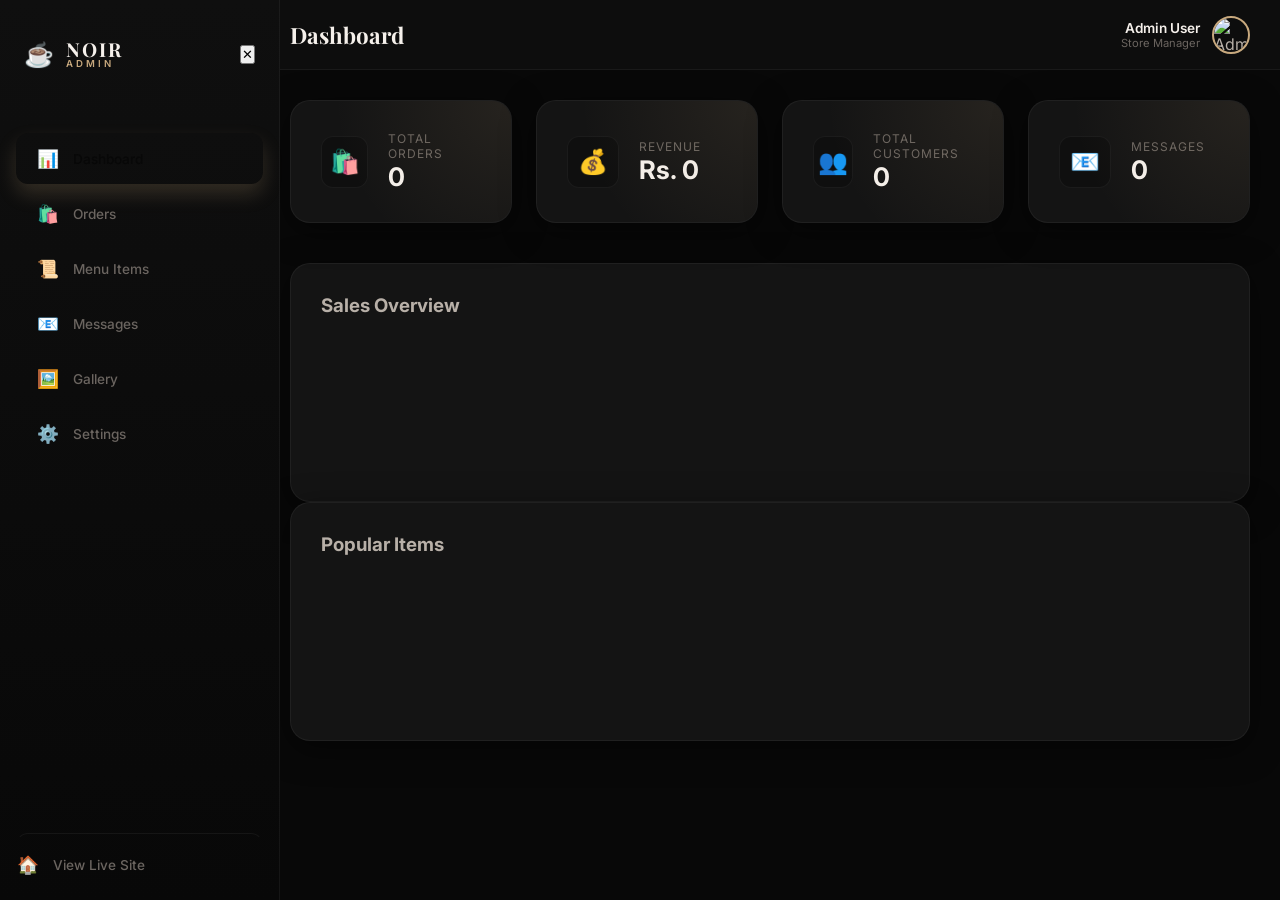
==== admin.html @ f4bdfa16 "Add files via upload" ====
<!DOCTYPE html>
<html lang="en">

<head>
    <meta charset="UTF-8">
    <meta name="viewport" content="width=device-width, initial-scale=1.0">
    <title>NOIR | Admin Dashboard</title>
    <link rel="preconnect" href="https://fonts.googleapis.com">
    <link rel="preconnect" href="https://fonts.gstatic.com" crossorigin>
    <link
        href="https://fonts.googleapis.com/css2?family=Playfair+Display:wght@400;700&family=Inter:wght@300;400;500;600;700&display=swap"
        rel="stylesheet">
    <link rel="stylesheet" href="admin.css">
    <!-- Chart.js for beautiful analytics -->
    <script src="https://cdn.jsdelivr.net/npm/chart.js"></script>
</head>

<body>
    <!-- Sidebar -->
    <aside class="sidebar" id="sidebar">
        <div class="sidebar-header">
            <div class="logo">
                <span class="logo-icon">☕</span>
                <div class="logo-text">
                    <span class="main">NOIR</span>
                    <span class="sub">ADMIN</span>
                </div>
            </div>
            <button class="sidebar-toggle-close" id="sidebarClose">✕</button>
        </div>

        <nav class="sidebar-nav">
            <a href="#" class="nav-item active" data-tab="dashboard">
                <span class="icon">📊</span>
                <span>Dashboard</span>
            </a>
            <a href="#" class="nav-item" data-tab="orders">
                <span class="icon">🛍️</span>
                <span>Orders</span>
                <span class="badge" id="orderBadge">0</span>
            </a>
            <a href="#" class="nav-item" data-tab="menu">
                <span class="icon">📜</span>
                <span>Menu Items</span>
            </a>
            <a href="#" class="nav-item" data-tab="messages">
                <span class="icon">📧</span>
                <span>Messages</span>
                <span class="badge" id="messageBadge">0</span>
            </a>
            <a href="#" class="nav-item" data-tab="gallery">
                <span class="icon">🖼️</span>
                <span>Gallery</span>
            </a>
            <a href="#" class="nav-item" data-tab="settings">
                <span class="icon">⚙️</span>
                <span>Settings</span>
            </a>
        </nav>

        <div class="sidebar-footer">
            <a href="https://kaveeshaabhiman.github.io/Coffee-Shop/" class="nav-item logout" target="_blank">
                <span class="icon">🏠</span>
                <span>View Live Site</span>
            </a>
        </div>
    </aside>

    <!-- Main Content -->
    <main class="main-content">
        <!-- Top Header -->
        <header class="top-header">
            <div class="header-left">
                <button class="sidebar-toggle-open" id="sidebarOpen">☰</button>
                <h1 id="pageTitle">Dashboard</h1>
            </div>
            <div class="header-right">
                <div class="admin-profile">
                    <div class="profile-info">
                        <span class="name">Admin User</span>
                        <span class="role">Store Manager</span>
                    </div>
                    <img src="https://images.unsplash.com/photo-1535713875002-d1d0cf377fde?w=100&q=80" alt="Admin"
                        class="avatar">
                </div>
            </div>
        </header>

        <!-- Dynamic Content Sections -->
        <div class="content-body">

            <!-- Dashboard Tab -->
            <section id="dashboard" class="tab-pane active">
                <div class="dashboard-stats">
                    <div class="stat-card card">
                        <span class="icon">🛍️</span>
                        <div class="info">
                            <span class="label">Total Orders</span>
                            <span class="value" id="statOrders">0</span>
                        </div>
                    </div>
                    <div class="stat-card card">
                        <span class="icon">💰</span>
                        <div class="info">
                            <span class="label">Revenue</span>
                            <span class="value" id="statRevenue">Rs. 0</span>
                        </div>
                    </div>
                    <div class="stat-card card">
                        <span class="icon">👥</span>
                        <div class="info">
                            <span class="label">Total Customers</span>
                            <span class="value" id="statCustomers">0</span>
                        </div>
                    </div>
                    <div class="stat-card card">
                        <span class="icon">📧</span>
                        <div class="info">
                            <span class="label">Messages</span>
                            <span class="value" id="statMessages">0</span>
                        </div>
                    </div>
                </div>

                <div class="dashboard-charts">
                    <div class="chart-container card">
                        <h3>Sales Overview</h3>
                        <canvas id="salesChart"></canvas>
                    </div>
                    <div class="chart-container card">
                        <h3>Popular Items</h3>
                        <canvas id="itemsChart"></canvas>
                    </div>
                </div>
            </section>

            <!-- Orders Management Tab -->
            <section id="orders" class="tab-pane">
                <div class="table-container card">
                    <div class="table-header">
                        <h2>Recent Orders</h2>
                        <button class="btn btn-ghost" onclick="clearAllOrders()">Clear All</button>
                    </div>
                    <table class="data-table">
                        <thead>
                            <tr>
                                <th>Order ID</th>
                                <th>Customer</th>
                                <th>Items</th>
                                <th>Total</th>
                                <th>Status</th>
                                <th>Actions</th>
                            </tr>
                        </thead>
                        <tbody id="ordersTableBody">
                            <!-- Populated by JS -->
                        </tbody>
                    </table>
                </div>
            </section>

            <!-- Menu Management Tab -->
            <section id="menu" class="tab-pane">
                <div class="table-container card">
                    <div class="table-header">
                        <h2>Manage Menu Items</h2>
                        <button class="btn btn-primary" id="addMenuItemBtn">+ Add New Item</button>
                    </div>
                    <table class="data-table">
                        <thead>
                            <tr>
                                <th>Item</th>
                                <th>Category</th>
                                <th>Price</th>
                                <th>Status</th>
                                <th>Actions</th>
                            </tr>
                        </thead>
                        <tbody id="menuTableBody">
                            <!-- Items will be loaded by JS -->
                        </tbody>
                    </table>
                </div>
            </section>

            <!-- Messages Tab -->
            <section id="messages" class="tab-pane">
                <div class="messages-list card">
                    <div class="table-header">
                        <h2>Client Inquiries</h2>
                    </div>
                    <div id="messagesContainer">
                        <!-- Messages will be loaded by JS -->
                    </div>
                </div>
            </section>

            <!-- Gallery Tab -->
            <section id="gallery" class="tab-pane">
                <div class="table-container card">
                    <div class="table-header">
                        <h2>Manage Gallery</h2>
                        <button class="btn btn-primary" id="addGalleryItemBtn">+ Add Photo</button>
                    </div>
                    <table class="data-table">
                        <thead>
                            <tr>
                                <th>Photo</th>
                                <th>Title</th>
                                <th>Tag</th>
                                <th>Actions</th>
                            </tr>
                        </thead>
                        <tbody id="galleryTableBody">
                            <!-- Populated by JS -->
                        </tbody>
                    </table>
                </div>
            </section>

            <!-- Settings Tab -->
            <section id="settings" class="tab-pane">
                <div class="settings-grid">
                    <div class="card settings-card">
                        <h3>Store Configuration</h3>
                        <form id="settingsForm" class="admin-form">
                            <div class="form-group">
                                <label>Store Name</label>
                                <input type="text" id="settingStoreName" value="NOIR Coffee Experience">
                            </div>
                            <div class="form-group">
                                <label>Store Address</label>
                                <input type="text" id="settingStoreAddress" value="42 Galle Road, Colombo 03">
                            </div>
                            <div class="form-group">
                                <label>Contact Phone</label>
                                <input type="text" id="settingStorePhone" value="+94 77 123 4567">
                            </div>
                            <div class="form-group">
                                <label>Store Hours (Mon-Fri)</label>
                                <input type="text" id="settingHoursWeek" value="7:00 AM – 10:00 PM">
                            </div>
                            <div class="form-group">
                                <label>Store Hours (Sat-Sun)</label>
                                <input type="text" id="settingHoursWeekend" value="8:00 AM – 11:00 PM">
                            </div>
                            <button type="submit" class="btn btn-primary">Save Store Settings</button>
                        </form>
                    </div>

                    <div class="card settings-card">
                        <h3>Home Page Visuals</h3>
                        <form id="visualSettingsForm" class="admin-form">
                            <div class="form-group">
                                <label>Hero Background Image URL</label>
                                <input type="url" id="settingHeroImg" placeholder="https://images.unsplash.com/...">
                                <small>Full widescreen background of the entrance.</small>
                            </div>
                            <div class="form-group">
                                <label>About - Primary Image URL</label>
                                <input type="url" id="settingAboutImg1" placeholder="https://images.unsplash.com/...">
                            </div>
                            <div class="form-group">
                                <label>About - Secondary Image URL</label>
                                <input type="url" id="settingAboutImg2" placeholder="https://images.unsplash.com/...">
                            </div>
                            <div class="form-group">
                                <label>About - Accent Image URL</label>
                                <input type="url" id="settingAboutImg3" placeholder="https://images.unsplash.com/...">
                                <small>Fills the gap on the upper-left of the Story section.</small>
                            </div>
                            <div class="form-group"
                                style="border-left: 3px solid var(--accent); padding-left: 15px; margin: 15px 0;">
                                <label>Our Story - Overall Background Image</label>
                                <input type="url" id="settingAboutBg" placeholder="https://images.unsplash.com/...">
                                <small>Subtle artistic background for the entire Story section.</small>
                            </div>
                            <div class="form-group">
                                <label>Award/Card Image URL</label>
                                <input type="url" id="settingAwardImg" placeholder="https://images.unsplash.com/...">
                                <small>Appears in the floating "Best Coffee Shop" card.</small>
                            </div>
                            <div class="form-group">
                                <label>Testimonial Avatars (1, 2, 3)</label>
                                <div style="display:flex;gap:10px;">
                                    <input type="url" id="settingAvatar1" placeholder="User 1">
                                    <input type="url" id="settingAvatar2" placeholder="User 2">
                                    <input type="url" id="settingAvatar3" placeholder="User 3">
                                </div>
                            </div>
                            <div class="form-group">
                                <label>CTA (Limited Time) Background Image URL</label>
                                <input type="url" id="settingCtaImg" placeholder="https://images.unsplash.com/...">
                                <small>Full width background for the limited time offer section.</small>
                            </div>
                            <div class="form-divider"
                                style="margin: 20px 0; border-top: 1px solid var(--border-subtle); padding-top: 10px;">
                                <h4 style="margin-bottom:10px; color:var(--accent);">Section Backgrounds (Creative
                                    Layer)</h4>
                                <small>These images appear as subtle artistic backgrounds behind each section.</small>
                            </div>
                            <div class="form-group">
                                <label>Our Process - Background Image URL</label>
                                <input type="url" id="settingProcessBg" placeholder="https://images.unsplash.com/...">
                            </div>
                            <div class="form-group">
                                <label>Our Menu - Background Image URL</label>
                                <input type="url" id="settingMenuBg" placeholder="https://images.unsplash.com/...">
                            </div>
                            <div class="form-group">
                                <label>Gallery - Background Image URL</label>
                                <input type="url" id="settingGalleryBg" placeholder="https://images.unsplash.com/...">
                            </div>
                            <div class="form-group">
                                <label>Testimonials - Background Image URL</label>
                                <input type="url" id="settingTestimonialBg"
                                    placeholder="https://images.unsplash.com/...">
                            </div>
                            <div class="form-group">
                                <label>Contact - Background Image URL</label>
                                <input type="url" id="settingContactBg" placeholder="https://images.unsplash.com/...">
                            </div>
                            <button type="submit" class="btn btn-primary">Save Visual Settings</button>
                        </form>
                    </div>
                </div>
            </section>

        </div>
    </main>

    <!-- Modals -->

    <!-- Gallery Modal -->
    <div class="modal" id="galleryModal">
        <div class="modal-content card">
            <div class="modal-header">
                <h3 id="galleryModalTitle">Add Gallery Photo</h3>
                <button class="modal-close gallery-modal-close">✕</button>
            </div>
            <form id="galleryForm" class="admin-form">
                <input type="hidden" id="galleryItemIndex">
                <div class="form-group">
                    <label>Photo Title</label>
                    <input type="text" id="galleryItemTitle" required>
                </div>
                <div class="form-group">
                    <label>Image URL</label>
                    <input type="url" id="galleryItemUrl" required placeholder="https://images.unsplash.com/...">
                </div>
                <div class="form-group">
                    <label>Tag (Optional - e.g. Featured, New)</label>
                    <input type="text" id="galleryItemTag" placeholder="Featured">
                </div>
                <div class="form-group">
                    <label>Layout Size</label>
                    <select id="galleryItemSize">
                        <option value="normal">Normal</option>
                        <option value="large">Large (Wide)</option>
                    </select>
                </div>
                <div class="modal-footer">
                    <button type="button" class="btn btn-ghost gallery-modal-close">Cancel</button>
                    <button type="submit" class="btn btn-primary">Save Photo</button>
                </div>
            </form>
        </div>
    </div>
    <div class="modal" id="menuModal">
        <div class="modal-content card">
            <div class="modal-header">
                <h3 id="modalTitle">Add New Menu Item</h3>
                <button class="modal-close">✕</button>
            </div>
            <form id="menuForm" class="admin-form">
                <input type="hidden" id="itemIndex">
                <input type="hidden" id="itemCategoryOrigin">
                <div class="form-group">
                    <label>Item Name</label>
                    <input type="text" id="itemName" required>
                </div>
                <div class="form-row" style="display: grid; grid-template-columns: 1fr 1fr; gap: 15px;">
                    <div class="form-group">
                        <label>Category</label>
                        <select id="itemCategory">
                            <option value="hot">Hot Coffee</option>
                            <option value="cold">Cold Coffee</option>
                            <option value="special">Specials</option>
                            <option value="food">Bakery & Food</option>
                        </select>
                    </div>
                    <div class="form-group">
                        <label>Price (e.g. Rs. 500)</label>
                        <input type="text" id="itemPrice" required>
                    </div>
                </div>
                <div class="form-group">
                    <label>Image URL (from Unsplash etc.)</label>
                    <input type="url" id="itemImageUrl" placeholder="https://images.unsplash.com/...">
                </div>
                <div class="form-row" style="display: grid; grid-template-columns: 1fr 1fr; gap: 15px;">
                    <div class="form-group">
                        <label>Icon/Emoji</label>
                        <input type="text" id="itemEmoji" placeholder="☕">
                    </div>
                    <div class="form-group">
                        <label>Tag (Optional)</label>
                        <input type="text" id="itemTag" placeholder="New, Popular, etc.">
                    </div>
                </div>
                <div class="form-group">
                    <label>Description</label>
                    <textarea id="itemDesc" rows="3" required></textarea>
                </div>
                <div class="modal-footer">
                    <button type="button" class="btn btn-ghost modal-close">Cancel</button>
                    <button type="submit" class="btn btn-primary" id="saveMenuBtn">Save Item</button>
                </div>
            </form>
        </div>
    </div>

    <script src="admin.js"></script>
</body>

</html>
---- admin.css ----
/* ============================================
   NOIR ADMIN — Dashboard Styles
   ============================================ */

:root {
    --bg-primary: #080808;
    --bg-secondary: #0f0f0f;
    --bg-card: #141414;
    --bg-header: rgba(15, 15, 15, 0.8);
    --text-primary: #f5f0eb;
    --text-secondary: #b8b0a8;
    --text-muted: #6b6560;
    --accent: #c8a97e;
    --accent-glow: rgba(200, 169, 126, 0.1);
    --border-subtle: rgba(255, 255, 255, 0.05);
    --border-accent: rgba(200, 169, 126, 0.2);
    --radius-sm: 8px;
    --radius-md: 12px;
    --radius-lg: 20px;
    --shadow: 0 8px 32px rgba(0, 0, 0, 0.5);
    --transition: 0.3s cubic-bezier(0.4, 0, 0.2, 1);
}

* {
    margin: 0;
    padding: 0;
    box-sizing: border-box;
}

body {
    font-family: 'Inter', sans-serif;
    background: var(--bg-primary);
    color: var(--text-secondary);
    display: flex;
    min-height: 100vh;
    overflow-x: hidden;
}

/* === SIDEBAR === */
.sidebar {
    width: 280px;
    background: linear-gradient(180deg, var(--bg-secondary) 0%, var(--bg-primary) 100%);
    border-right: 1px solid var(--border-subtle);
    display: flex;
    flex-direction: column;
    position: fixed;
    height: 100vh;
    z-index: 1000;
    transition: transform 0.5s cubic-bezier(0.4, 0, 0.2, 1);
}

.sidebar-header {
    padding: 40px 24px;
    display: flex;
    align-items: center;
    justify-content: space-between;
}

.logo {
    display: flex;
    align-items: center;
    gap: 12px;
}

.logo-icon {
    font-size: 1.5rem;
}

.logo-text {
    display: flex;
    flex-direction: column;
    line-height: 1;
}

.logo-text .main {
    font-family: 'Playfair Display', serif;
    font-weight: 700;
    letter-spacing: 2px;
    color: var(--text-primary);
    font-size: 1.2rem;
}

.logo-text .sub {
    font-size: 0.6rem;
    letter-spacing: 3px;
    color: var(--accent);
    font-weight: 600;
}

.sidebar-nav {
    flex: 1;
    padding: 20px 0;
}

.nav-item {
    display: flex;
    align-items: center;
    gap: 14px;
    padding: 14px 20px;
    color: var(--text-muted);
    text-decoration: none;
    border-radius: var(--radius-md);
    margin: 4px 16px;
    transition: all var(--transition);
    font-size: 0.85rem;
    font-weight: 500;
    border: 1px solid transparent;
}

.nav-item .icon {
    font-size: 1.1rem;
}

.nav-item:hover {
    color: var(--text-primary);
    background: rgba(255, 255, 255, 0.02);
    border-color: rgba(255, 255, 255, 0.05);
}

.nav-item.active {
    background: var(--metallic-gold);
    color: var(--bg-primary);
    border-radius: var(--radius-md);
    margin: 4px 16px;
    padding-left: 20px;
    box-shadow: 0 10px 20px rgba(200, 169, 126, 0.2);
}

.nav-item.active .icon {
    color: var(--bg-primary);
}

.nav-item .badge {
    margin-left: auto;
    background: var(--accent);
    color: var(--bg-primary);
    font-size: 0.7rem;
    padding: 2px 8px;
    border-radius: 10px;
    font-weight: 700;
}

.logout {
    margin-top: auto;
    border-top: 1px solid var(--border-subtle);
    padding: 20px 0;
}

/* === MAIN CONTENT === */
.main-content {
    flex: 1;
    margin-left: 260px;
    width: calc(100% - 260px);
    display: flex;
    flex-direction: column;
}

.top-header {
    height: 70px;
    background: var(--bg-header);
    backdrop-filter: blur(12px);
    border-bottom: 1px solid var(--border-subtle);
    display: flex;
    align-items: center;
    justify-content: space-between;
    padding: 0 30px;
    position: sticky;
    top: 0;
    z-index: 900;
}

.header-left {
    display: flex;
    align-items: center;
    gap: 15px;
}

.sidebar-toggle-open {
    display: none;
    background: none;
    border: none;
    color: var(--text-primary);
    font-size: 1.5rem;
    cursor: pointer;
}

.top-header h1 {
    font-family: 'Playfair Display', serif;
    font-size: 1.4rem;
    color: var(--text-primary);
}

.header-right {
    display: flex;
    align-items: center;
}

.admin-profile {
    display: flex;
    align-items: center;
    gap: 12px;
}

.profile-info {
    text-align: right;
    display: flex;
    flex-direction: column;
}

.profile-info .name {
    font-size: 0.85rem;
    font-weight: 600;
    color: var(--text-primary);
}

.profile-info .role {
    font-size: 0.7rem;
    color: var(--text-muted);
}

.admin-profile .avatar {
    width: 38px;
    height: 38px;
    border-radius: 50%;
    border: 2px solid var(--accent);
    object-fit: cover;
}

/* === CONTENT BODY === */
.content-body {
    padding: 30px;
}

.tab-pane {
    display: none;
    animation: fadeIn 0.4s ease forwards;
}

.tab-pane.active {
    display: block;
}

@keyframes fadeIn {
    from {
        opacity: 0;
        transform: translateY(10px);
    }

    to {
        opacity: 1;
        transform: translateY(0);
    }
}

/* Stats Grid */
.dashboard-stats {
    display: grid;
    grid-template-columns: repeat(auto-fit, minmax(220px, 1fr));
    gap: 24px;
    margin-bottom: 40px;
}

.stat-card {
    background: linear-gradient(135deg, var(--bg-card), rgba(200, 169, 126, 0.05));
    padding: 24px;
    border-radius: var(--radius-lg);
    border: 1px solid var(--border-subtle);
    display: flex;
    align-items: center;
    gap: 20px;
    transition: all 0.4s cubic-bezier(0.175, 0.885, 0.32, 1.275);
    position: relative;
    overflow: hidden;
}

.stat-card::after {
    content: "";
    position: absolute;
    inset: 0;
    background: radial-gradient(circle at top right, rgba(200, 169, 126, 0.1), transparent 70%);
}

.stat-card:hover {
    transform: translateY(-8px) scale(1.02);
    border-color: var(--accent);
    box-shadow: 0 20px 40px rgba(0, 0, 0, 0.4), 0 0 20px rgba(200, 169, 126, 0.1);
}

.stat-card .icon {
    width: 52px;
    height: 52px;
    background: var(--bg-secondary);
    border-radius: 12px;
    display: flex;
    align-items: center;
    justify-content: center;
    font-size: 1.5rem;
    border: 1px solid var(--border-subtle);
}

.stat-card .info {
    display: flex;
    flex-direction: column;
}

.stat-card .label {
    font-size: 0.75rem;
    color: var(--text-muted);
    text-transform: uppercase;
    letter-spacing: 1px;
}

.stat-card .value {
    font-size: 1.6rem;
    font-weight: 700;
    color: var(--text-primary);
}

/* Data Tables */
.card {
    background: var(--bg-card);
    border: 1px solid var(--border-subtle);
    border-radius: var(--radius-lg);
    padding: 30px;
    box-shadow: var(--shadow);
}

.data-table th {
    padding: 20px;
    background: rgba(255, 255, 255, 0.02);
    font-size: 0.75rem;
    color: var(--text-muted);
    letter-spacing: 1.5px;
    text-transform: uppercase;
    border-bottom: 1px solid var(--border-subtle);
}

.data-table td {
    padding: 20px;
    border-bottom: 1px solid var(--border-subtle);
    color: var(--text-secondary);
    transition: color 0.3s;
}

.data-table tr:hover td {
    color: var(--text-primary);
}

.status {
    padding: 6px 14px;
    border-radius: 30px;
    font-size: 0.7rem;
    font-weight: 700;
    text-transform: uppercase;
    letter-spacing: 1px;
}

.status.pending {
    background: rgba(241, 196, 15, 0.1);
    color: #f1c40f;
    border: 1px solid rgba(241, 196, 15, 0.2);
}

.status.completed {
    background: rgba(46, 204, 113, 0.1);
    color: #2ecc71;
    border: 1px solid rgba(46, 204, 113, 0.2);
}

/* Buttons */
.btn {
    padding: 10px 20px;
    border-radius: var(--radius-sm);
    font-size: 0.85rem;
    font-weight: 600;
    cursor: pointer;
    border: none;
    transition: all 0.2s;
    display: inline-flex;
    align-items: center;
    gap: 8px;
}

.btn-primary {
    background: var(--accent);
    color: var(--bg-primary);
}

.btn-primary:hover {
    background: #e8d5b5;
    transform: translateY(-2px);
}

.btn-ghost {
    background: transparent;
    border: 1px solid var(--border-accent);
    color: var(--accent);
}

.btn-sm {
    padding: 6px 12px;
    font-size: 0.75rem;
}

/* Forms */
.admin-form {
    display: flex;
    flex-direction: column;
    gap: 20px;
}

.form-group {
    display: flex;
    flex-direction: column;
    gap: 8px;
}

.form-group label {
    font-size: 0.85rem;
    color: var(--text-secondary);
    font-weight: 500;
}

.form-group input,
.form-group select,
.form-group textarea {
    padding: 12px;
    background: var(--bg-secondary);
    border: 1px solid var(--border-subtle);
    border-radius: var(--radius-sm);
    color: var(--text-primary);
    font-family: inherit;
    transition: border-color 0.2s;
}

.form-group input:focus,
.form-group select:focus,
.form-group textarea:focus {
    outline: none;
    border-color: var(--accent);
}

/* Modal */
.modal {
    position: fixed;
    inset: 0;
    background: rgba(0, 0, 0, 0.8);
    backdrop-filter: blur(8px);
    display: none;
    align-items: center;
    justify-content: center;
    z-index: 2000;
    padding: 20px;
}

.modal.active {
    display: flex;
}

.modal-content {
    width: 100%;
    max-width: 500px;
    position: relative;
    animation: slideUp 0.3s ease forwards;
}

@keyframes slideUp {
    from {
        transform: translateY(30px);
        opacity: 0;
    }

    to {
        transform: translateY(0);
        opacity: 1;
    }
}

.modal-header {
    display: flex;
    justify-content: space-between;
    align-items: center;
    margin-bottom: 24px;
}

.modal-close {
    background: none;
    border: none;
    color: var(--text-muted);
    font-size: 1.2rem;
    cursor: pointer;
}

.modal-footer {
    display: flex;
    justify-content: flex-end;
    gap: 12px;
    margin-top: 24px;
}

/* Messages container */
.message-item {
    padding: 16px;
    border-bottom: 1px solid var(--border-subtle);
    display: flex;
    flex-direction: column;
    gap: 8px;
}

.message-meta {
    display: flex;
    justify-content: space-between;
    align-items: center;
}

.message-meta .sender {
    font-weight: 600;
    color: var(--text-primary);
}

.message-meta .time {
    font-size: 0.75rem;
    color: var(--text-muted);
}

.message-content {
    font-size: 0.9rem;
}

/* Responsive */
@media (max-width: 1024px) {
    .dashboard-charts {
        grid-template-columns: 1fr;
    }
}

@media (max-width: 768px) {
    .sidebar {
        transform: translateX(-100%);
    }

    .sidebar.active {
        transform: translateX(0);
    }

    .sidebar-toggle-close {
        display: block;
    }

    .main-content {
        margin-left: 0;
        width: 100%;
    }

    .sidebar-toggle-open {
        display: block;
    }

    .top-header {
        padding: 0 20px;
    }

    .content-body {
        padding: 20px;
    }

    .profile-info {
        display: none;
    }
}
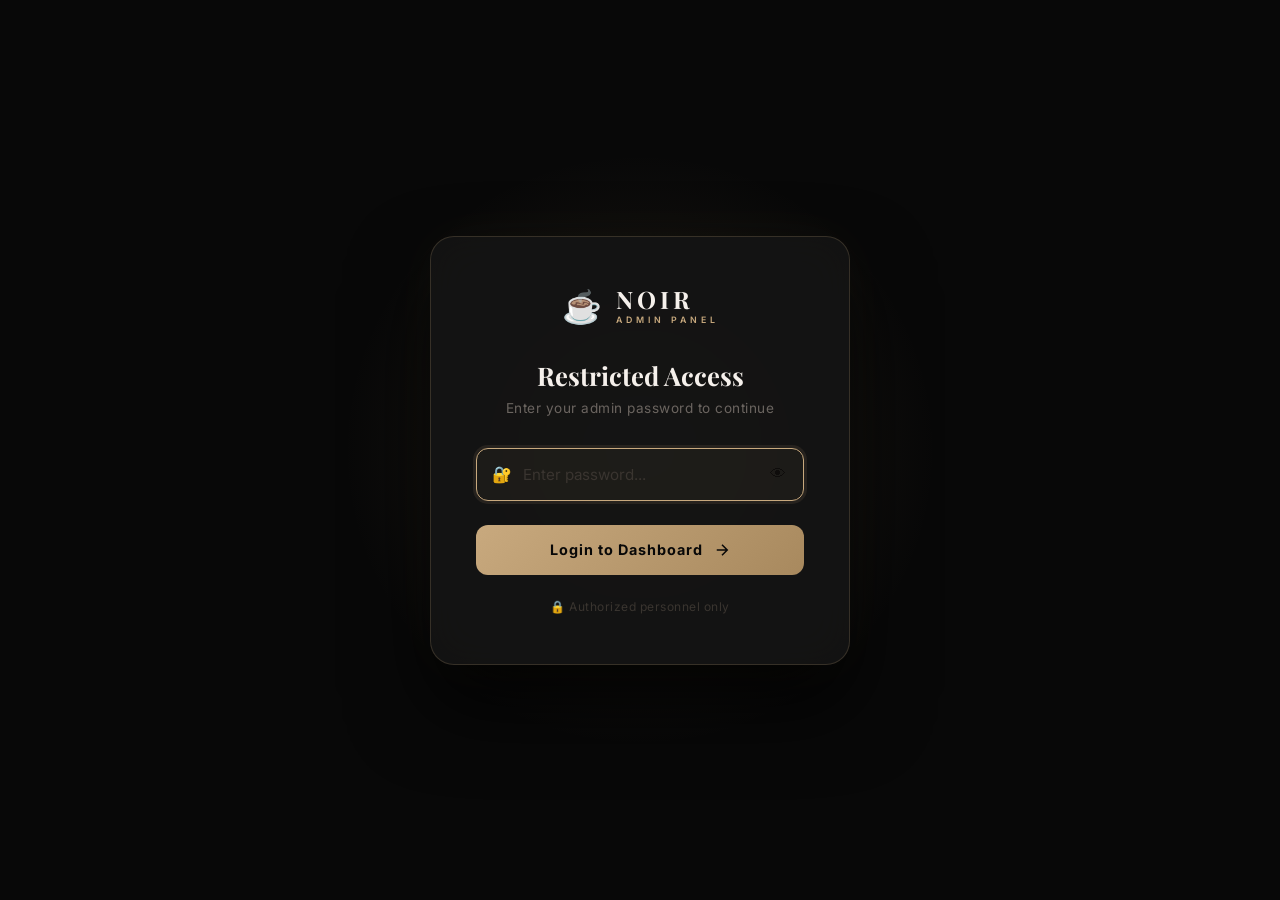
==== commit 9311a339: "Add files via upload" ====
--- a/admin.html
+++ b/admin.html
@@ -16,6 +16,45 @@
 </head>
 
 <body>
+
+    <!-- ===== LOGIN SCREEN ===== -->
+    <div id="loginScreen" class="login-screen">
+        <div class="login-bg-glow"></div>
+        <div class="login-card">
+            <div class="login-logo">
+                <span>☕</span>
+                <div>
+                    <span class="login-logo-main">NOIR</span>
+                    <span class="login-logo-sub">ADMIN PANEL</span>
+                </div>
+            </div>
+            <h2 class="login-title">Restricted Access</h2>
+            <p class="login-subtitle">Enter your admin password to continue</p>
+            <form id="loginForm" class="login-form">
+                <div class="login-input-wrap">
+                    <span class="login-input-icon">🔐</span>
+                    <input 
+                        type="password" 
+                        id="adminPasswordInput" 
+                        class="login-input" 
+                        placeholder="Enter password..." 
+                        autocomplete="current-password"
+                        autofocus
+                    >
+                    <button type="button" id="togglePw" class="login-eye">👁</button>
+                </div>
+                <div id="loginError" class="login-error" style="display:none;">
+                    ❌ Incorrect password. Please try again.
+                </div>
+                <button type="submit" class="login-btn">
+                    <span>Login to Dashboard</span>
+                    <svg width="18" height="18" viewBox="0 0 24 24" fill="none" stroke="currentColor" stroke-width="2"><path d="M5 12h14M12 5l7 7-7 7"/></svg>
+                </button>
+            </form>
+            <p class="login-footer-note">🔒 Authorized personnel only</p>
+        </div>
+    </div>
+
     <!-- Sidebar -->
     <aside class="sidebar" id="sidebar">
         <div class="sidebar-header">
--- a/admin.css
+++ b/admin.css
@@ -1,6 +1,219 @@
 /* ============================================
    NOIR ADMIN — Dashboard Styles
    ============================================ */
+
+/* ===== LOGIN SCREEN ===== */
+.login-screen {
+    position: fixed;
+    inset: 0;
+    background: #080808;
+    z-index: 9999;
+    display: flex;
+    align-items: center;
+    justify-content: center;
+    overflow: hidden;
+}
+
+.login-screen.hidden {
+    animation: loginFadeOut 0.6s ease forwards;
+    pointer-events: none;
+}
+
+@keyframes loginFadeOut {
+    to { opacity: 0; transform: scale(1.03); }
+}
+
+.login-bg-glow {
+    position: absolute;
+    width: 600px;
+    height: 600px;
+    background: radial-gradient(circle, rgba(200, 169, 126, 0.12) 0%, transparent 70%);
+    border-radius: 50%;
+    top: 50%;
+    left: 50%;
+    transform: translate(-50%, -50%);
+    animation: loginPulse 4s ease-in-out infinite;
+}
+
+@keyframes loginPulse {
+    0%, 100% { transform: translate(-50%, -50%) scale(1); opacity: 0.8; }
+    50% { transform: translate(-50%, -50%) scale(1.1); opacity: 1; }
+}
+
+.login-card {
+    position: relative;
+    background: rgba(20, 20, 20, 0.9);
+    border: 1px solid rgba(200, 169, 126, 0.2);
+    border-radius: 24px;
+    padding: 50px 45px;
+    width: 100%;
+    max-width: 420px;
+    backdrop-filter: blur(20px);
+    box-shadow: 0 40px 80px rgba(0,0,0,0.8), 0 0 60px rgba(200, 169, 126, 0.05);
+    animation: loginCardIn 0.7s cubic-bezier(0.34, 1.56, 0.64, 1) forwards;
+}
+
+@keyframes loginCardIn {
+    from { opacity: 0; transform: translateY(30px) scale(0.95); }
+    to { opacity: 1; transform: translateY(0) scale(1); }
+}
+
+.login-logo {
+    display: flex;
+    align-items: center;
+    gap: 14px;
+    margin-bottom: 32px;
+    justify-content: center;
+}
+
+.login-logo > span {
+    font-size: 2rem;
+}
+
+.login-logo-main {
+    display: block;
+    font-family: 'Playfair Display', serif;
+    font-size: 1.5rem;
+    font-weight: 700;
+    color: #f5f0eb;
+    letter-spacing: 4px;
+    line-height: 1;
+}
+
+.login-logo-sub {
+    display: block;
+    font-size: 0.55rem;
+    letter-spacing: 4px;
+    color: #c8a97e;
+    font-weight: 600;
+    margin-top: 3px;
+}
+
+.login-title {
+    font-family: 'Playfair Display', serif;
+    font-size: 1.6rem;
+    color: #f5f0eb;
+    text-align: center;
+    margin-bottom: 8px;
+}
+
+.login-subtitle {
+    color: #6b6560;
+    font-size: 0.85rem;
+    text-align: center;
+    margin-bottom: 32px;
+    letter-spacing: 0.5px;
+}
+
+.login-form {
+    display: flex;
+    flex-direction: column;
+    gap: 16px;
+}
+
+.login-input-wrap {
+    position: relative;
+    display: flex;
+    align-items: center;
+}
+
+.login-input-icon {
+    position: absolute;
+    left: 16px;
+    font-size: 1rem;
+    z-index: 1;
+}
+
+.login-input {
+    width: 100%;
+    padding: 16px 50px 16px 46px;
+    background: rgba(255,255,255,0.04);
+    border: 1px solid rgba(200, 169, 126, 0.2);
+    border-radius: 12px;
+    color: #f5f0eb;
+    font-family: 'Inter', sans-serif;
+    font-size: 0.95rem;
+    letter-spacing: 2px;
+    transition: all 0.3s;
+    outline: none;
+}
+
+.login-input:focus {
+    border-color: #c8a97e;
+    background: rgba(200, 169, 126, 0.05);
+    box-shadow: 0 0 0 3px rgba(200, 169, 126, 0.1);
+}
+
+.login-input::placeholder {
+    letter-spacing: 0px;
+    color: #3a3530;
+}
+
+.login-eye {
+    position: absolute;
+    right: 14px;
+    background: none;
+    border: none;
+    cursor: pointer;
+    font-size: 1rem;
+    opacity: 0.5;
+    transition: opacity 0.2s;
+    padding: 4px;
+}
+.login-eye:hover { opacity: 1; }
+
+.login-error {
+    background: rgba(231, 76, 60, 0.1);
+    border: 1px solid rgba(231, 76, 60, 0.3);
+    color: #e74c3c;
+    padding: 10px 14px;
+    border-radius: 8px;
+    font-size: 0.82rem;
+    animation: shake 0.4s ease;
+}
+
+@keyframes shake {
+    0%, 100% { transform: translateX(0); }
+    20%, 60% { transform: translateX(-6px); }
+    40%, 80% { transform: translateX(6px); }
+}
+
+.login-btn {
+    width: 100%;
+    padding: 16px;
+    background: linear-gradient(135deg, #c8a97e, #a8895e);
+    border: none;
+    border-radius: 12px;
+    color: #080808;
+    font-family: 'Inter', sans-serif;
+    font-size: 0.9rem;
+    font-weight: 700;
+    letter-spacing: 1px;
+    cursor: pointer;
+    display: flex;
+    align-items: center;
+    justify-content: center;
+    gap: 10px;
+    transition: all 0.3s;
+    margin-top: 8px;
+}
+
+.login-btn:hover {
+    background: linear-gradient(135deg, #dfc99e, #c8a97e);
+    transform: translateY(-2px);
+    box-shadow: 0 10px 30px rgba(200, 169, 126, 0.3);
+}
+
+.login-btn:active { transform: translateY(0); }
+
+.login-footer-note {
+    text-align: center;
+    font-size: 0.75rem;
+    color: #3a3530;
+    margin-top: 24px;
+    letter-spacing: 0.5px;
+}
+
 
 :root {
     --bg-primary: #080808;
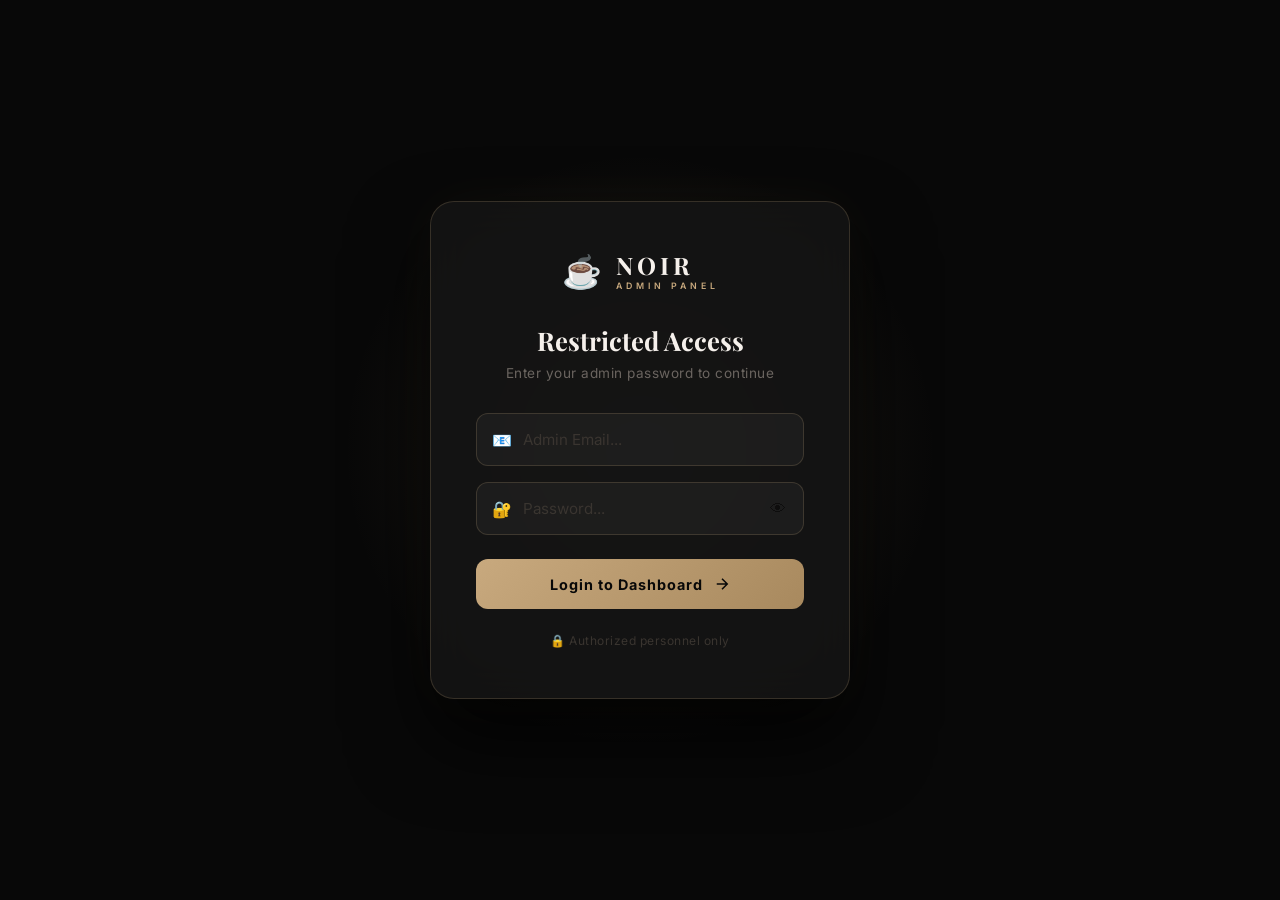
==== commit 72a1e9bb: "Add files via upload" ====
--- a/admin.html
+++ b/admin.html
@@ -32,19 +32,29 @@
             <p class="login-subtitle">Enter your admin password to continue</p>
             <form id="loginForm" class="login-form">
                 <div class="login-input-wrap">
+                    <span class="login-input-icon">📧</span>
+                    <input 
+                        type="email" 
+                        id="adminEmailInput" 
+                        class="login-input" 
+                        placeholder="Admin Email..." 
+                        required
+                    >
+                </div>
+                <div class="login-input-wrap">
                     <span class="login-input-icon">🔐</span>
                     <input 
                         type="password" 
                         id="adminPasswordInput" 
                         class="login-input" 
-                        placeholder="Enter password..." 
+                        placeholder="Password..." 
                         autocomplete="current-password"
-                        autofocus
+                        required
                     >
                     <button type="button" id="togglePw" class="login-eye">👁</button>
                 </div>
                 <div id="loginError" class="login-error" style="display:none;">
-                    ❌ Incorrect password. Please try again.
+                    ❌ Invalid email or password.
                 </div>
                 <button type="submit" class="login-btn">
                     <span>Login to Dashboard</span>
@@ -91,9 +101,17 @@
                 <span class="icon">🖼️</span>
                 <span>Gallery</span>
             </a>
+            <a href="#" class="nav-item" data-tab="payments" id="navPayments">
+                <span class="icon">💳</span>
+                <span>Online Payments</span>
+            </a>
             <a href="#" class="nav-item" data-tab="settings">
                 <span class="icon">⚙️</span>
                 <span>Settings</span>
+            </a>
+            <a href="#" class="nav-item" data-tab="admins">
+                <span class="icon">👥</span>
+                <span>Manage Staff</span>
             </a>
         </nav>
 
@@ -116,11 +134,10 @@
             <div class="header-right">
                 <div class="admin-profile">
                     <div class="profile-info">
-                        <span class="name">Admin User</span>
-                        <span class="role">Store Manager</span>
-                    </div>
-                    <img src="https://images.unsplash.com/photo-1535713875002-d1d0cf377fde?w=100&q=80" alt="Admin"
-                        class="avatar">
+                        <span class="name" id="activeUserName">Admin User</span>
+                        <span class="role" id="activeUserRole">Store Manager</span>
+                    </div>
+                    <div id="activeUserAvatar" class="avatar">?</div>
                 </div>
             </div>
         </header>
@@ -163,12 +180,22 @@
 
                 <div class="dashboard-charts">
                     <div class="chart-container card">
-                        <h3>Sales Overview</h3>
-                        <canvas id="salesChart"></canvas>
+                        <div class="chart-header">
+                            <h3>Sales Overview</h3>
+                            <span class="chart-subtitle">Last 7 Days</span>
+                        </div>
+                        <div id="salesChartContainer" class="custom-chart">
+                            <!-- Populated by JS -->
+                        </div>
                     </div>
                     <div class="chart-container card">
-                        <h3>Popular Items</h3>
-                        <canvas id="itemsChart"></canvas>
+                        <div class="chart-header">
+                            <h3>Popular Items</h3>
+                            <span class="chart-subtitle">Most Ordered</span>
+                        </div>
+                        <div id="popularItemsList" class="popular-list">
+                            <!-- Populated by JS -->
+                        </div>
                     </div>
                 </div>
             </section>
@@ -257,6 +284,29 @@
                 </div>
             </section>
 
+            <!-- Staff/Admin Management Tab -->
+            <section id="admins" class="tab-pane">
+                <div class="table-container card">
+                    <div class="table-header">
+                        <h2>Staff & Admin Personnel</h2>
+                        <button class="btn btn-primary" id="addAdminBtn">+ Add Staff Member</button>
+                    </div>
+                    <table class="data-table">
+                        <thead>
+                            <tr>
+                                <th>Name</th>
+                                <th>Email</th>
+                                <th>Password</th>
+                                <th>Actions</th>
+                            </tr>
+                        </thead>
+                        <tbody id="adminsTableBody">
+                            <!-- Populated by JS -->
+                        </tbody>
+                    </table>
+                </div>
+            </section>
+
             <!-- Settings Tab -->
             <section id="settings" class="tab-pane">
                 <div class="settings-grid">
@@ -283,9 +333,30 @@
                                 <label>Store Hours (Sat-Sun)</label>
                                 <input type="text" id="settingHoursWeekend" value="8:00 AM – 11:00 PM">
                             </div>
+                            <div class="form-group" style="border-left: 3px solid var(--accent); padding-left: 15px;">
+                                <label>🚚 Delivery Charges by Distance (Kegalle based)</label>
+                                <small style="color: var(--text-muted); font-size: 0.75rem; display:block; margin-bottom:12px;">
+                                    Charge is auto-set based on customer's GPS distance from store.
+                                </small>
+                                <div style="display:grid; grid-template-columns:1fr 1fr 1fr; gap:10px;">
+                                    <div>
+                                        <label style="font-size:0.72rem;color:#c8a97e">Zone 1: 0–50 km (Rs.)</label>
+                                        <input type="number" id="settingDeliveryZone1" value="250" min="0" placeholder="250">
+                                    </div>
+                                    <div>
+                                        <label style="font-size:0.72rem;color:#c8a97e">Zone 2: 50–100 km (Rs.)</label>
+                                        <input type="number" id="settingDeliveryZone2" value="500" min="0" placeholder="500">
+                                    </div>
+                                    <div>
+                                        <label style="font-size:0.72rem;color:#e67e22">Zone 3: 100 km+ (Rs.)</label>
+                                        <input type="number" id="settingDeliveryZone3" value="1000" min="0" placeholder="1000">
+                                    </div>
+                                </div>
+                            </div>
                             <button type="submit" class="btn btn-primary">Save Store Settings</button>
                         </form>
                     </div>
+                        </div>
 
                     <div class="card settings-card">
                         <h3>Home Page Visuals</h3>
@@ -360,6 +431,74 @@
                                 <input type="url" id="settingContactBg" placeholder="https://images.unsplash.com/...">
                             </div>
                             <button type="submit" class="btn btn-primary">Save Visual Settings</button>
+                        </form>
+                    </div>
+                </div>
+            </section>
+
+            <!-- Online Payments Tab (Super Admin Only) -->
+            <section class="tab-pane" id="payments">
+                <div class="card settings-card" style="max-width: 800px; margin: 0 auto;">
+                    <div style="display: flex; align-items: center; gap: 15px; margin-bottom: 25px;">
+                        <div style="font-size: 2.5rem;">💳</div>
+                        <div>
+                            <h3 style="margin: 0;">Online Payment Configuration</h3>
+                            <p style="color: #888; font-size: 0.85rem; margin: 5px 0 0 0;">
+                                Securely manage your merchant bank details.
+                            </p>
+                        </div>
+                    </div>
+                    
+                    <div style="background: rgba(231, 76, 60, 0.1); border-left: 4px solid #e74c3c; padding: 15px; border-radius: 8px; margin-bottom: 25px;">
+                        <p style="color: #e74c3c; font-size: 0.88rem; margin: 0; font-weight: 600;">
+                            ⚠️ Restricted Access
+                        </p>
+                        <p style="color: #aaa; font-size: 0.82rem; margin: 5px 0 0 0;">
+                            This section is encrypted and only accessible by the Super Admin. Changes here will immediately affect where customer payments are recorded.
+                        </p>
+                    </div>
+
+                    <div class="payment-config-wrapper">
+                        <form id="paymentSettingsForm" class="admin-form">
+                            <div class="account-details-grid">
+                                <div class="form-group">
+                                    <label>🏦 Bank Name</label>
+                                    <input type="text" id="settingBankName" placeholder="Ex: Bank of Ceylon">
+                                </div>
+                                <div class="form-group">
+                                    <label>🔢 Account Number</label>
+                                    <input type="text" id="settingAccountNo" placeholder="Ex: 123456789">
+                                </div>
+                                <div class="form-group full-width">
+                                    <label>📍 Branch / Location</label>
+                                    <input type="text" id="settingBranch" placeholder="Ex: Kegalle Main Branch">
+                                </div>
+                            </div>
+
+                            <div class="secure-info-divider">
+                                <span>Preview Account Data</span>
+                            </div>
+
+                            <!-- Creative Account Card Preview -->
+                            <div class="account-card-preview">
+                                <div class="card-chip"></div>
+                                <div class="card-bank-name" id="previewBank">BANK NAME</div>
+                                <div class="card-acc-label">ACCOUNT NUMBER</div>
+                                <div class="card-acc-no" id="previewAcc">•••• •••• ••••</div>
+                                <div class="card-footer">
+                                    <div class="card-holder">
+                                        <span>BRANCH</span>
+                                        <div id="previewBranch">CITY NAME</div>
+                                    </div>
+                                    <div class="card-shield">🛡️ SECURED</div>
+                                </div>
+                            </div>
+
+                            <div style="margin-top: 30px; display: flex; justify-content: center;">
+                                <button type="submit" class="btn btn-primary" style="width: 100%; padding: 16px; border-radius: 12px; font-weight: 700;">
+                                    Confirm & Encrypt Account Details
+                                </button>
+                            </div>
                         </form>
                     </div>
                 </div>
@@ -459,6 +598,51 @@
         </div>
     </div>
 
+    <!-- Staff/Admin Modal -->
+    <div class="modal" id="adminModal">
+        <div class="modal-content">
+            <div class="modal-header">
+                <h2 id="adminModalTitle">Add Staff Member</h2>
+                <button class="modal-close">&times;</button>
+            </div>
+            <form id="adminForm" class="admin-form">
+                <input type="hidden" id="adminIndex">
+                <div class="form-group">
+                    <label>Full Name</label>
+                    <input type="text" id="staffName" required placeholder="Ex: John Doe">
+                </div>
+                <div class="form-group">
+                    <label>Email Address</label>
+                    <input type="email" id="staffEmail" required placeholder="staff@example.com">
+                </div>
+                <div class="form-group">
+                    <label>Login Password</label>
+                    <input type="text" id="staffPassword" required placeholder="Enter password...">
+                </div>
+                <div class="modal-footer">
+                    <button type="button" class="btn btn-ghost modal-close">Cancel</button>
+                    <button type="submit" class="btn btn-primary">Save Member</button>
+                </div>
+            </form>
+        </div>
+    </div>
+
+    <!-- Order Details Modal -->
+    <div class="modal" id="orderDetailsModal">
+        <div class="modal-content" style="max-width: 500px;">
+            <div class="modal-header">
+                <h2>Order Invoice</h2>
+                <button class="modal-close">&times;</button>
+            </div>
+            <div id="orderDetailsContent" class="invoice-container">
+                <!-- Content injected by JS -->
+            </div>
+            <div class="modal-footer">
+                <button type="button" class="btn btn-primary modal-close" style="width: 100%;">Close Invoice</button>
+            </div>
+        </div>
+    </div>
+
     <script src="admin.js"></script>
 </body>
 
--- a/admin.css
+++ b/admin.css
@@ -436,7 +436,15 @@
     height: 38px;
     border-radius: 50%;
     border: 2px solid var(--accent);
-    object-fit: cover;
+    background: rgba(200, 169, 126, 0.15);
+    color: var(--accent);
+    display: flex;
+    align-items: center;
+    justify-content: center;
+    font-weight: 700;
+    font-size: 1.1rem;
+    text-transform: uppercase;
+    flex-shrink: 0;
 }
 
 /* === CONTENT BODY === */
@@ -578,6 +586,18 @@
     background: rgba(46, 204, 113, 0.1);
     color: #2ecc71;
     border: 1px solid rgba(46, 204, 113, 0.2);
+}
+
+.status.active {
+    background: rgba(46, 204, 113, 0.1);
+    color: #2ecc71;
+    border: 1px solid rgba(46, 204, 113, 0.2);
+}
+
+.status.blocked {
+    background: rgba(231, 76, 60, 0.1);
+    color: #e74c3c;
+    border: 1px solid rgba(231, 76, 60, 0.2);
 }
 
 /* Buttons */
@@ -740,6 +760,131 @@
     font-size: 0.9rem;
 }
 
+/* Dashboard Charts Layout */
+.dashboard-charts {
+    display: grid;
+    grid-template-columns: 1.5fr 1fr;
+    gap: 30px;
+}
+
+.chart-header {
+    margin-bottom: 25px;
+}
+
+.chart-header h3 {
+    font-family: 'Playfair Display', serif;
+    font-size: 1.2rem;
+    color: var(--text-primary);
+}
+
+.chart-subtitle {
+    font-size: 0.75rem;
+    color: var(--text-muted);
+}
+
+/* Custom Sales Chart */
+.custom-chart {
+    height: 250px;
+    display: flex;
+    align-items: flex-end;
+    gap: 15px;
+    padding-top: 20px;
+}
+
+.chart-bar-wrap {
+    flex: 1;
+    display: flex;
+    flex-direction: column;
+    align-items: center;
+    gap: 10px;
+    height: 100%;
+    justify-content: flex-end;
+}
+
+.chart-bar {
+    width: 100%;
+    max-width: 40px;
+    background: linear-gradient(to top, var(--accent), #e8d5b5);
+    border-radius: 6px 6px 0 0;
+    position: relative;
+    transition: height 1s cubic-bezier(0.175, 0.885, 0.32, 1.275);
+    min-height: 5px;
+}
+
+.chart-bar:hover {
+    filter: brightness(1.2);
+    box-shadow: 0 0 15px rgba(200, 169, 126, 0.3);
+}
+
+.chart-bar::after {
+    content: attr(data-value);
+    position: absolute;
+    top: -25px;
+    left: 50%;
+    transform: translateX(-50%);
+    font-size: 0.7rem;
+    font-weight: 700;
+    color: var(--accent);
+    opacity: 0;
+    transition: opacity 0.3s;
+}
+
+.chart-bar:hover::after {
+    opacity: 1;
+}
+
+.chart-label {
+    font-size: 0.7rem;
+    color: var(--text-muted);
+    font-weight: 500;
+}
+
+/* Popular Items List */
+.popular-list {
+    display: flex;
+    flex-direction: column;
+    gap: 20px;
+}
+
+.popular-item {
+    display: flex;
+    flex-direction: column;
+    gap: 8px;
+}
+
+.popular-item-info {
+    display: flex;
+    justify-content: space-between;
+    align-items: center;
+    font-size: 0.85rem;
+}
+
+.popular-item-name {
+    color: var(--text-primary);
+    font-weight: 600;
+}
+
+.popular-item-count {
+    color: var(--accent);
+    font-weight: 700;
+    font-size: 0.8rem;
+}
+
+.progress-bar-bg {
+    height: 6px;
+    background: rgba(255, 255, 255, 0.05);
+    border-radius: 10px;
+    overflow: hidden;
+}
+
+.progress-bar-fill {
+    height: 100%;
+    background: var(--accent);
+    border-radius: 10px;
+    width: 0;
+    transition: width 1s cubic-bezier(0.4, 0, 0.2, 1);
+}
+
 /* Responsive */
 @media (max-width: 1024px) {
     .dashboard-charts {
@@ -780,4 +925,221 @@
     .profile-info {
         display: none;
     }
-}+}
+
+/* === INVOICE STYLES === */
+.invoice-container {
+    background: var(--bg-secondary);
+    border: 1px solid var(--border-accent);
+    border-radius: var(--radius-md);
+    padding: 24px;
+    font-size: 0.9rem;
+}
+
+.invoice-section {
+    margin-bottom: 20px;
+    padding-bottom: 15px;
+    border-bottom: 1px dashed var(--border-subtle);
+}
+
+.invoice-section:last-child {
+    border-bottom: none;
+}
+
+.invoice-label {
+    font-size: 0.7rem;
+    color: var(--text-muted);
+    text-transform: uppercase;
+    letter-spacing: 1px;
+    margin-bottom: 4px;
+    display: block;
+}
+
+.invoice-value {
+    color: var(--text-primary);
+    font-weight: 600;
+}
+
+.invoice-items-list {
+    display: flex;
+    flex-direction: column;
+    gap: 8px;
+    margin-top: 10px;
+}
+
+.invoice-item {
+    display: flex;
+    justify-content: space-between;
+    font-size: 0.85rem;
+}
+
+.invoice-item .name { color: var(--text-secondary); }
+.invoice-item .price { color: var(--accent); font-weight: 600; }
+
+.invoice-total-row {
+    display: flex;
+    justify-content: space-between;
+    margin-top: 15px;
+    padding-top: 15px;
+    border-top: 1px solid var(--accent);
+}
+
+.invoice-total-row span {
+    font-size: 1.1rem;
+    font-weight: 700;
+    color: var(--accent);
+}
+
+/* Order Table Enhanced */
+.item-li {
+    list-style: none;
+    font-size: 0.8rem;
+    color: var(--text-secondary);
+    margin-bottom: 4px;
+}
+.item-li strong { color: var(--accent); }
+/* Creative Online Payment Configuration Styles */
+.payment-config-wrapper {
+    background: rgba(255, 255, 255, 0.01);
+    border-radius: 20px;
+    padding: 10px;
+}
+
+.account-details-grid {
+    display: grid;
+    grid-template-columns: 1fr 1fr;
+    gap: 20px;
+    margin-bottom: 30px;
+}
+
+.account-details-grid .full-width {
+    grid-column: span 2;
+}
+
+.secure-info-divider {
+    display: flex;
+    align-items: center;
+    margin: 40px 0 20px;
+    color: #444;
+}
+
+.secure-info-divider::before,
+.secure-info-divider::after {
+    content: "";
+    flex: 1;
+    height: 1px;
+    background: rgba(255, 255, 255, 0.05);
+}
+
+.secure-info-divider span {
+    padding: 0 15px;
+    font-size: 0.7rem;
+    text-transform: uppercase;
+    letter-spacing: 2px;
+    font-weight: 700;
+}
+
+/* Account Card Preview */
+.account-card-preview {
+    width: 100%;
+    max-width: 400px;
+    height: 220px;
+    margin: 0 auto;
+    background: linear-gradient(135deg, #1a1a1a 0%, #0d0d0d 100%);
+    border: 1px solid rgba(200, 169, 126, 0.3);
+    border-radius: 24px;
+    padding: 30px;
+    position: relative;
+    box-shadow: 0 20px 50px rgba(0,0,0,0.5), 
+                inset 0 0 20px rgba(200,169,126,0.05);
+    overflow: hidden;
+    transition: transform 0.3s ease;
+}
+
+.account-card-preview::after {
+    content: "";
+    position: absolute;
+    top: -50%;
+    left: -50%;
+    width: 200%;
+    height: 200%;
+    background: radial-gradient(circle at center, rgba(200,169,126,0.03) 0%, transparent 70%);
+    pointer-events: none;
+}
+
+.card-chip {
+    width: 45px;
+    height: 35px;
+    background: linear-gradient(135deg, #d4af37 0%, #f9d976 50%, #d4af37 100%);
+    border-radius: 8px;
+    margin-bottom: 25px;
+    position: relative;
+}
+
+.card-chip::after {
+    content: "";
+    position: absolute;
+    inset: 5px;
+    border: 1px solid rgba(0,0,0,0.1);
+    border-radius: 4px;
+}
+
+.card-bank-name {
+    position: absolute;
+    top: 30px;
+    right: 30px;
+    color: #c8a97e;
+    font-weight: 800;
+    font-size: 1.1rem;
+    letter-spacing: 1px;
+    text-transform: uppercase;
+}
+
+.card-acc-label {
+    color: #555;
+    font-size: 0.6rem;
+    letter-spacing: 2px;
+    margin-bottom: 5px;
+}
+
+.card-acc-no {
+    color: #f5f0eb;
+    font-size: 1.4rem;
+    font-family: "Courier New", Courier, monospace;
+    letter-spacing: 3px;
+    margin-bottom: 25px;
+    text-shadow: 0 2px 4px rgba(0,0,0,0.3);
+}
+
+.card-footer {
+    display: flex;
+    justify-content: space-between;
+    align-items: flex-end;
+}
+
+.card-holder span {
+    color: #444;
+    font-size: 0.55rem;
+    display: block;
+    letter-spacing: 1px;
+    margin-bottom: 2px;
+}
+
+.card-holder div {
+    color: #888;
+    font-size: 0.8rem;
+    text-transform: uppercase;
+    font-weight: 600;
+}
+
+.card-shield {
+    font-size: 0.65rem;
+    color: #2ecc71;
+    font-weight: 800;
+    letter-spacing: 1px;
+    display: flex;
+    align-items: center;
+    gap: 5px;
+    opacity: 0.8;
+}
+
